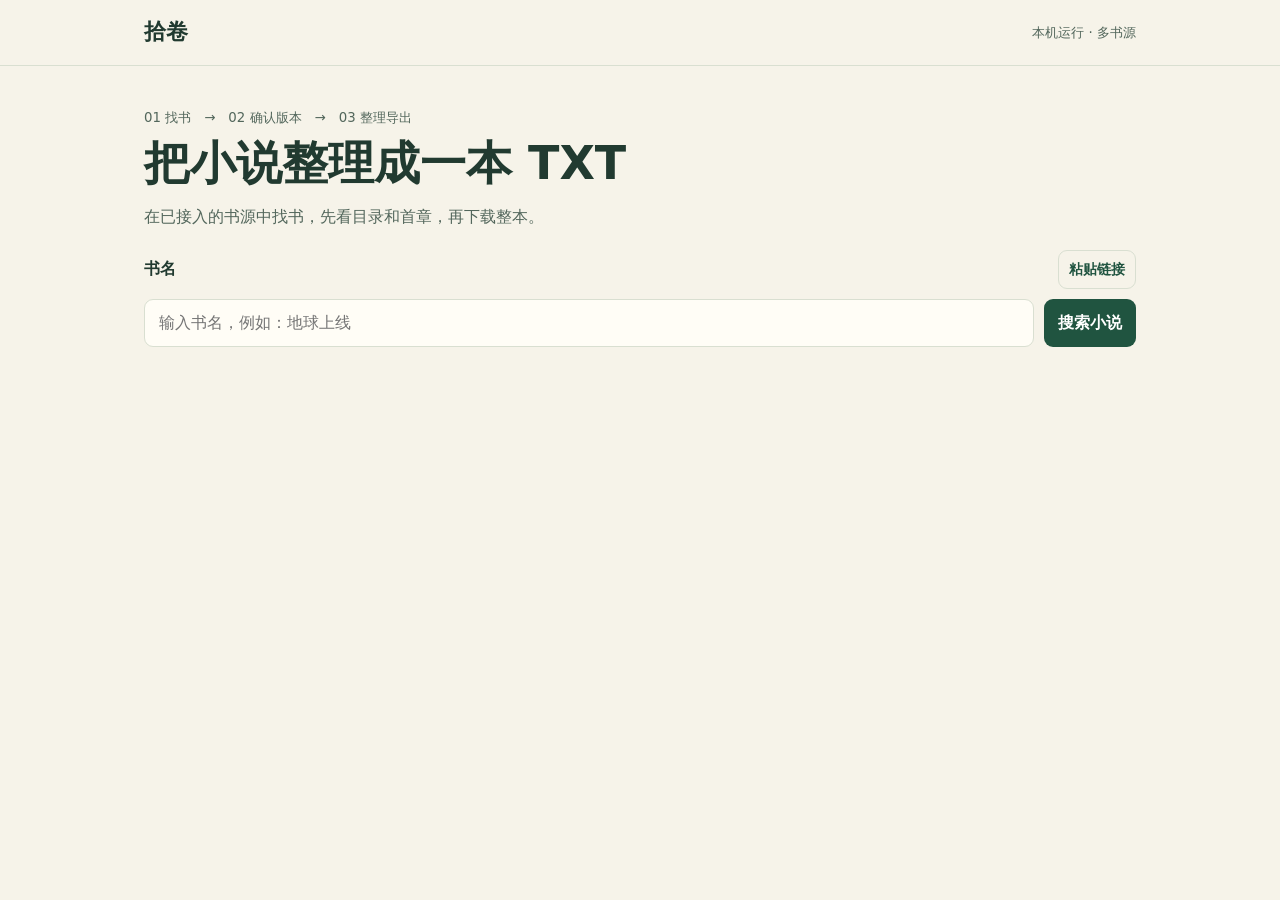
==== index.html @ 57a53cca "Initial release of Shijuan" ====
<!doctype html>
<html lang="zh-CN">
<meta charset="utf-8">
<meta name="viewport" content="width=device-width, initial-scale=1">
<title>拾卷 · 本地小说下载器</title>
<style>
:root{color-scheme:light dark;--paper:light-dark(#f6f3e9,#1f261f);--panel:light-dark(#fffdf6,#2b352d);--ink:light-dark(#213a30,#edf3e6);--muted:light-dark(#53675c,#bac7b8);--line:light-dark(#d9dfd1,#526154);--green:light-dark(#205440,#b7dec2);--on-green:light-dark(#fff,#163421)}
*{box-sizing:border-box}body{margin:0;background:var(--paper);color:var(--ink);font:16px/1.65 system-ui,sans-serif}main,header>div{max-width:1040px;margin:auto;padding:0 24px}header{border-bottom:1px solid var(--line)}header>div{display:flex;justify-content:space-between;align-items:center;min-height:65px}header strong{font-size:22px}small,p{color:var(--muted)}main{padding-block:38px}h1,h2,h3,p{margin:0}h1{font-size:clamp(28px,6vw,46px);line-height:1.2;margin:6px 0 12px}h2{font-size:23px;overflow-wrap:anywhere}h3{font-size:17px;margin-bottom:12px}form{display:flex;flex-wrap:wrap;gap:10px;margin-top:20px}label{width:100%;font-weight:600}input,button{font:inherit;border-radius:9px;padding:10px 14px}input{flex:1;min-width:200px;background:var(--panel);color:inherit;border:1px solid var(--line)}button{background:var(--green);color:var(--on-green);border:0;font-weight:600;cursor:pointer}button:disabled{opacity:.55;cursor:wait}a{color:var(--green)}#status{min-height:30px;margin-top:10px}section{border-top:1px solid var(--line);padding-top:20px;margin-top:14px}.summary{display:flex;gap:14px;align-items:center;justify-content:space-between;flex-wrap:wrap}.grid{display:grid;grid-template-columns:minmax(0,1fr) minmax(0,1.35fr);gap:16px;margin-top:17px}.panel{background:var(--panel);border:1px solid var(--line);border-radius:12px;padding:18px;min-width:0}ol{margin:0;padding-left:25px;max-height:330px;overflow:auto}li{padding:4px 0}pre{font:inherit;white-space:pre-wrap;overflow-wrap:anywhere;margin:0}#chapter-title{margin-bottom:10px;color:var(--muted)}@media(max-width:640px){.grid{grid-template-columns:1fr}main{padding-block:24px}}
.mode{background:transparent;color:var(--green);border:1px solid var(--line);font-size:14px;padding:7px 10px}.field-label{display:flex;align-items:center;justify-content:space-between;gap:12px;width:100%}.field-label label{width:auto}.match{display:flex;flex-wrap:wrap;align-items:center;justify-content:space-between;gap:8px 16px;padding:12px 0;border-top:1px solid var(--line)}.match:first-child{border-top:0}.match p{font-size:14px;overflow-wrap:anywhere}.match strong{overflow-wrap:anywhere}.match .mode{white-space:nowrap}
.workspace{display:grid;grid-template-columns:minmax(0,1fr) minmax(0,1.2fr);gap:16px;align-items:start;margin-top:8px}.workspace .panel{margin:0}.workspace h3{margin-top:0}.match[aria-current=true]{background:var(--paper);border-radius:8px;padding-inline:8px}.match button[aria-pressed=true]{background:var(--green);color:var(--on-green)}.preview-tools{display:flex;gap:8px;flex-wrap:wrap;margin:14px 0 10px}.preview-tools [aria-pressed=true]{background:var(--green);color:var(--on-green)}#preview{max-height:420px;overflow:auto}#preview[data-view=brief]{overflow:hidden}#preview[data-view=brief] span{display:-webkit-box;-webkit-box-orient:vertical;-webkit-line-clamp:5;overflow:hidden}.summary{padding-bottom:14px;border-bottom:1px solid var(--line)}@media(max-width:640px){.workspace{grid-template-columns:1fr}}
.workspace[hidden],#custom-range[hidden]{display:none}button.match{position:relative;width:100%;display:block;text-align:left;padding:12px 14px 12px 18px;background:transparent;color:var(--ink);font-weight:400;border-radius:0}button.match:hover,button.match[aria-pressed=true]{background:var(--paper);border-radius:8px}button.match[aria-pressed=true]::before{content:"";position:absolute;left:5px;top:9px;bottom:9px;width:3px;border-radius:3px;background:var(--green);pointer-events:none}button.match small{display:block;overflow-wrap:anywhere}#preview{padding:12px 15px;background:light-dark(#efebdf,#222a23);border-radius:8px}#range-form{display:flex;flex-wrap:wrap;align-items:center;gap:8px;margin-top:14px}#range-form label{width:auto}#range-form select{font:inherit;color:inherit;background:var(--panel);border:1px solid var(--line);border-radius:8px;padding:7px}#custom-range{display:flex;align-items:center;gap:6px}#custom-range input{width:72px;min-width:0;padding:5px}
.pagination{display:flex;justify-content:space-between;align-items:center;gap:8px;margin-top:12px;padding-top:12px;border-top:1px solid var(--line)}.pagination[hidden]{display:none}.pagination button:disabled{cursor:default}#match-list{max-height:510px;overflow:auto;overscroll-behavior:contain}
#chapter-actions[hidden]{display:flex;visibility:hidden}.reading-window{height:clamp(210px,35vh,290px);overflow:auto;overscroll-behavior:contain}.reading-window #chapters,.reading-window #preview{max-height:none;overflow:visible}.reading-window #preview[data-view=brief]{overflow:hidden}button{-webkit-tap-highlight-color:transparent}button.match:disabled,#lookup button:disabled,#result button:disabled{opacity:1}
#download-progress[hidden]{display:block;visibility:hidden}#download-progress{margin-top:10px;height:65px;overflow:auto}#download-progress progress{width:100%;accent-color:var(--green)}#download:disabled{cursor:wait}
#download,#partial-download{min-width:8.5rem;padding:10px 14px;font-size:16px;border:1px solid transparent}#partial-download{border-color:var(--line)}
</style>
<header><div><strong>拾卷</strong><small>本机运行 · 多书源</small></div></header>
<main>
  <small>01 找书　→　02 确认版本　→　03 整理导出</small>
  <h1>把小说整理成一本 TXT</h1>
  <p>在已接入的书源中找书，先看目录和首章，再下载整本。</p>
  <form id="lookup">
    <div class="field-label">
      <label id="input-label" for="query">书名</label>
      <button class="mode" id="toggle" type="button">粘贴链接</button>
    </div>
    <input id="query" type="search" placeholder="输入书名，例如：地球上线" maxlength="100" required>
    <button id="open">搜索小说</button>
  </form>
  <p id="status" role="status"></p>
  <div class="workspace" id="workspace" hidden>
  <section id="matches" class="panel" aria-labelledby="matches-title">
    <h3 id="matches-title">书源对比</h3>
    <div id="match-list"><p>搜索后在这里比较候选版本。</p></div>
    <nav id="pagination" class="pagination" aria-label="书源对比分页" hidden>
      <button id="previous" class="mode" type="button">上一页</button>
      <small id="page-label" aria-live="polite"></small>
      <button id="next" class="mode" type="button">下一页</button>
    </nav>
  </section>
  <section class="panel" aria-labelledby="preview-heading">
    <h3 id="preview-heading">首章预览</h3>
    <p id="preview-empty">选择左侧的版本，查看首章开头。</p>
    <div id="result" hidden>
    <div class="summary">
      <div><h2 id="title"></h2><p><span id="count"></span> · <a id="original" target="_blank" rel="noopener noreferrer">打开原站</a></p></div>
    </div>
    <div class="preview-tools" role="group" aria-label="预览范围">
      <button type="button" class="mode" data-view="catalog" aria-pressed="false">章节目录</button>
    </div>
    <div id="reading-window" class="reading-window" aria-label="正文与章节目录">
      <ol id="chapters" hidden></ol>
      <p id="chapter-title"></p><pre id="preview" aria-label="章节正文预览"><span id="preview-text"></span></pre>
    </div>
    <div class="preview-tools" id="chapter-actions"><button type="button" class="mode" data-view="full" aria-pressed="false">展开全章</button></div>
    <form id="range-form">
      <label for="range">章节范围</label>
      <select id="range">
        <option value="all">全部章节</option>
        <option value="first">前 3 章</option>
        <option value="custom">自选范围</option>
      </select>
      <span id="custom-range" hidden>
        <input id="start" type="number" min="1" step="1" aria-label="起始章节" disabled required>
        <span>至</span>
        <input id="end" type="number" min="1" step="1" aria-label="结束章节" disabled required>
      </span>
      <button id="download">下载 TXT</button>
      <button id="partial-download" class="mode" type="button" hidden>下载已有章节</button>
    </form>
    <div id="download-progress" hidden>
      <progress id="progress-bar" aria-label="章节下载进度"></progress>
      <small id="progress-label" role="status"></small>
    </div>
    </div>
  </section>
  </div>
</main>
<script>
const byId = id => document.getElementById(id);
const status = byId('status');
const openButton = byId('open');
const download = byId('download');
const query = byId('query');
const toggle = byId('toggle');
const matches = byId('matches');
const workspace = byId('workspace');
const range = byId('range');
const views = [...document.querySelectorAll('.preview-tools button')];
const inputs = {search: '', link: ''};
let mode = 'search';
let book;
let activeView = 'brief';
const pageSize = 18;
let results = [];
let page = 0;
let selectedUrl = '';
let searching = false;
let busy = false;
let partialRange = null;

function clearPartial() {
  partialRange = null;
  byId('partial-download').hidden = true;
}

function renderMatches() {
  const pageCount = Math.ceil(results.length / pageSize);
  const rows = results.slice(page * pageSize, (page + 1) * pageSize).map(item => {
    const row = document.createElement('button');
    row.type = 'button';
    row.className = 'match';
    row.disabled = busy;
    row.setAttribute('aria-pressed', String(item.url === selectedUrl));
    const title = document.createElement('strong');
    title.textContent = item.title;
    const details = document.createElement('small');
    details.textContent = [item.source, item.author, item.latest && '末章：' + item.latest].filter(Boolean).join(' · ');
    row.addEventListener('click', () => showBook(item.url, row));
    row.append(title, details);
    return row;
  });
  byId('match-list').replaceChildren(...rows);
  if (!rows.length) byId('match-list').textContent = '暂无候选版本。';
  byId('pagination').hidden = pageCount <= 1;
  byId('page-label').textContent = '第 ' + (page + 1) + ' / ' + pageCount + ' 页';
  updatePagination(busy);
}

function updatePagination(busy) {
  byId('previous').disabled = busy || page === 0;
  byId('next').disabled = busy || (page + 1) * pageSize >= results.length;
}

for (const [id, direction] of [['previous', -1], ['next', 1]]) {
  byId(id).addEventListener('click', () => {
    page += direction;
    renderMatches();
    byId('match-list').scrollTop = 0;
  });
}

function clearPreview(message = '选择左侧的版本，查看首章开头。') {
  byId('result').hidden = true;
  byId('preview-empty').textContent = message;
  byId('preview-empty').hidden = false;
}

function selectView(view) {
  activeView = view;
  for (const button of views) button.setAttribute('aria-pressed', String(button.dataset.view === view));
  byId('chapters').hidden = view !== 'catalog';
  byId('chapter-actions').hidden = view === 'catalog';
  byId('chapter-title').hidden = view === 'catalog';
  const preview = byId('preview');
  preview.hidden = view === 'catalog';
  preview.dataset.view = view;
  const readingWindow = byId('reading-window');
  readingWindow.scrollTop = 0;
  readingWindow.tabIndex = view === 'brief' ? -1 : 0;
  views.find(button => button.dataset.view === 'full').textContent = view === 'full' ? '收起全章' : '展开全章';
  if (view !== 'catalog') {
    byId('preview-text').textContent = view === 'brief' ? book.preview : (book.fullPreview ?? '正在加载完整首章…');
  }
}

for (const button of views) button.addEventListener('click', async () => {
  const view = activeView === button.dataset.view ? 'brief' : button.dataset.view;
  selectView(view);
  const current = book;
  if (view === 'catalog') {
    try {
      await loadCatalog(current);
    } catch (error) {
      if (book === current && activeView === 'catalog') byId('chapters').textContent = error.message;
    }
    return;
  }
  if (view !== 'full' || current.fullPreview !== undefined) return;
  try {
    const response = await fetch('/preview/' + current.token);
    const data = await response.json();
    if (!response.ok) throw new Error(data.detail);
    current.fullPreview = data.text;
    if (book === current && activeView === 'full') selectView('full');
  } catch (error) {
    if (book === current && activeView === 'full') byId('preview-text').textContent = error.message;
  }
});

async function loadCatalog(current) {
  if (!current.chapters) {
    const list = byId('chapters');
    list.textContent = '正在读取完整目录…';
    const response = await fetch('/catalog/' + current.token);
    const data = await response.json();
    if (!response.ok) throw new Error(data.detail);
    current.chapters = data.chapters;
    if (book === current) {
      byId('count').textContent = current.source + ' · ' + current.chapters.length + ' 章';
      for (const id of ['start', 'end']) byId(id).max = current.chapters.length;
      list.replaceChildren(...current.chapters.map(chapter => {
        const row = document.createElement('li');
        const link = document.createElement('a');
        link.href = chapter.url;
        link.target = '_blank';
        link.rel = 'noopener noreferrer';
        link.textContent = chapter.title;
        row.append(link);
        return row;
      }));
    }
  }
  return current.chapters;
}

function updateRange() {
  clearPartial();
  const custom = range.value === 'custom';
  byId('custom-range').hidden = !custom;
  byId('start').disabled = !custom;
  byId('end').disabled = !custom;
  download.textContent = '下载 TXT';
}
range.addEventListener('change', updateRange);
for (const id of ['start', 'end']) byId(id).addEventListener('input', () => {
  clearPartial();
  download.textContent = '下载 TXT';
});

function setBusy(value) {
  busy = value;
  openButton.disabled = busy || searching;
  toggle.disabled = busy || searching;
  download.disabled = busy;
  byId('partial-download').disabled = busy;
  for (const button of matches.querySelectorAll('button')) button.disabled = busy;
  for (const button of views) button.disabled = busy;
  updatePagination(busy);
}

toggle.addEventListener('click', () => {
  inputs[mode] = query.value;
  mode = mode === 'search' ? 'link' : 'search';
  const link = mode === 'link';
  query.type = link ? 'url' : 'search';
  query.maxLength = link ? 1000 : 100;
  query.placeholder = link ? '粘贴已接入书源的作品详情页链接' : '输入书名，例如：地球上线';
  query.value = inputs[mode];
  byId('input-label').textContent = link ? '作品链接' : '书名';
  toggle.textContent = link ? '按书名搜索' : '粘贴链接';
  openButton.textContent = link ? '读取目录' : '搜索小说';
  byId('matches-title').textContent = '书源对比';
  byId('match-list').textContent = link ? '粘贴链接后在这里显示对应版本。' : '搜索后在这里比较候选版本。';
  workspace.hidden = true;
  byId('pagination').hidden = true;
  clearPreview();
  status.textContent = '';
  query.focus();
});

async function request(path, payload) {
  const response = await fetch(path, {
    method: 'POST',
    headers: {'Content-Type': 'application/json'},
    body: JSON.stringify(payload)
  });
  const data = await response.json();
  if (!response.ok) throw new Error(typeof data.detail === 'string' ? data.detail : '请求失败。');
  return data;
}

async function showBook(url, selected) {
  setBusy(true);
  workspace.hidden = false;
  const hasPreview = !byId('result').hidden;
  if (!hasPreview) clearPreview('正在加载首章…');
  status.textContent = '正在读取首章预览…';
  download.textContent = '下载 TXT';
  try {
    const data = await request('/catalog', {url});
    book = data;
    byId('download-progress').hidden = true;
    byId('title').textContent = data.title;
    byId('count').textContent = data.source;
    byId('original').href = data.url;
    byId('chapters').replaceChildren();
    byId('chapter-title').textContent = data.firstChapter.title;
    if (!selected) {
      const name = document.createElement('strong');
      name.textContent = data.title;
      const details = document.createElement('p');
      details.textContent = data.source;
      byId('match-list').replaceChildren(name, details);
    } else {
      selectedUrl = url;
      for (const button of matches.querySelectorAll('button.match')) {
        const active = button === selected;
        button.setAttribute('aria-pressed', String(active));
      }
    }
    selectView('brief');
    range.value = 'all';
    byId('start').value = 1;
    byId('end').value = 1;
    for (const id of ['start', 'end']) byId(id).removeAttribute('max');
    updateRange();
    byId('preview-empty').hidden = true;
    byId('result').hidden = false;
    status.textContent = '';
  } catch (error) {
    if (!hasPreview) clearPreview('未能加载预览。');
    status.textContent = error.message;
  } finally {
    setBusy(false);
  }
}

byId('lookup').addEventListener('submit', async event => {
  event.preventDefault();
  if (busy || searching) return;
  const value = query.value.trim();
  if (!value) return;
  workspace.hidden = false;
  clearPreview();
  byId('matches-title').textContent = '书源对比';
  byId('match-list').textContent = '';
  byId('pagination').hidden = true;
  results = [];
  page = 0;
  selectedUrl = '';
  if (mode === 'link') {
    await showBook(value);
    return;
  }
  searching = true;
  setBusy(false);
  status.textContent = '';
  const heading = byId('matches-title');
  heading.textContent = '书源对比 · 搜索中…';
  const errors = [];
  try {
    const response = await fetch('/search', {
      method: 'POST',
      headers: {'Content-Type': 'application/json'},
      body: JSON.stringify({query: value})
    });
    if (!response.ok) throw new Error('搜索请求失败。');
    const reader = response.body.pipeThrough(new TextDecoderStream()).getReader();
    let buffer = '';
    while (true) {
      const chunk = await reader.read();
      if (chunk.done) break;
      buffer += chunk.value;
      const lines = buffer.split('\n');
      buffer = lines.pop();
      for (const line of lines) {
        const batch = JSON.parse(line);
        if (batch.error) errors.push(batch.error);
        if (batch.results?.length) {
          results.push(...batch.results);
          const list = byId('match-list');
          const scroll = list.scrollTop;
          renderMatches();
          list.scrollTop = scroll;
        }
        heading.textContent = '书源对比 · ' + results.length + ' 个版本 · 搜索中…';
      }
    }
    heading.textContent = '书源对比 · ' + results.length + ' 个版本';
    renderMatches();
    if (!busy) status.textContent = errors.length
      ? '未能完成搜索：' + errors.join('、')
      : (results.length ? '' : '已接入书源没有找到这本书。');
  } catch (error) {
    status.textContent = error.message;
  } finally {
    searching = false;
    setBusy(busy);
  }
});

byId('range-form').addEventListener('submit', async event => {
  event.preventDefault();
  if (busy) return;
  clearPartial();
  setBusy(true);
  const current = book;
  const progressPanel = byId('download-progress');
  const progressBar = byId('progress-bar');
  const progressLabel = byId('progress-label');
  let timer;
  let running = true;
  progressPanel.hidden = false;
  progressBar.removeAttribute('value');
  progressLabel.textContent = '正在准备下载…';
  try {
    if (!current.chapters) progressLabel.textContent = '正在读取完整目录…';
    const count = (await loadCatalog(current)).length;
    const start = range.value === 'custom' ? Number(byId('start').value) : 1;
    const end = range.value === 'custom' ? Number(byId('end').value) : (range.value === 'first' ? Math.min(3, count) : count);
    if (start > end || end > count) throw new Error('章节范围无效，本书共 ' + count + ' 章。');
    const run = crypto.randomUUID();
    progressBar.max = end - start + 1;
    progressBar.value = 0;
    progressLabel.textContent = '已处理 0 / ' + progressBar.max + ' 章';
    const poll = async () => {
      try {
        const reply = await fetch('/download/' + current.token + '/progress', {cache: 'no-store'});
        if (!reply.ok || !running) return;
        const {progress} = await reply.json();
        if (!running || progress?.run !== run) return;
        progressBar.value = progress.processed;
        progressLabel.textContent = '已处理 ' + progress.processed + ' / ' + progress.total + ' 章'
          + (progress.failed ? ' · 失败 ' + progress.failed + ' 章' : '');
      } catch {
        // The download response still reports the outcome if polling fails.
      } finally {
        if (running) timer = setTimeout(poll, 500);
      }
    };
    timer = setTimeout(poll, 500);
    const response = await fetch('/download/' + current.token + '?start=' + start + '&end=' + end + '&run=' + run, {method: 'POST'});
    if (!response.ok) {
      const data = await response.json();
      if (data.failed) {
        const numbers = data.failed.map(chapter => chapter.number).join('、');
        progressBar.value = data.completed + data.failed.length;
        progressLabel.textContent = '成功 ' + data.completed + ' 章 · 失败 ' + data.failed.length + ' 章';
        download.textContent = '重试失败章节';
        if (data.completed) {
          partialRange = {book: current, start, end};
          byId('partial-download').hidden = false;
        }
        throw new Error('已抓取 ' + data.completed + ' 章。失败章序号：' + numbers);
      }
      throw new Error(data.detail || '下载失败。');
    }
    const url = URL.createObjectURL(await response.blob());
    const link = document.createElement('a');
    link.href = url;
    const suffix = start === 1 && end === count ? '' : ' [' + start + '-' + end + ']';
    link.download = book.title.replace(/[<>:"/\\|?*]/g, '_') + suffix + '.txt';
    link.click();
    setTimeout(() => URL.revokeObjectURL(url), 1000);
    download.textContent = '下载 TXT';
    progressBar.value = end - start + 1;
    progressLabel.textContent = '已完成 ' + (end - start + 1) + ' 章';
  } catch (error) {
    progressLabel.textContent = error.message;
  } finally {
    running = false;
    clearTimeout(timer);
    setBusy(false);
  }
});

byId('partial-download').addEventListener('click', async () => {
  if (busy || !partialRange) return;
  const {book: current, start, end} = partialRange;
  if (!confirm('所选范围还有章节缺失。要下载已有章节吗？TXT 中会标出缺失位置。')) return;
  setBusy(true);
  try {
    const response = await fetch('/download/' + current.token + '?start=' + start + '&end=' + end + '&partial=true', {method: 'POST'});
    if (!response.ok) throw new Error((await response.json()).detail || '下载失败。');
    const url = URL.createObjectURL(await response.blob());
    const link = document.createElement('a');
    link.href = url;
    link.download = current.title.replace(/[<>:"/\\|?*]/g, '_') + ' [' + start + '-' + end + ' 缺章].txt';
    link.click();
    setTimeout(() => URL.revokeObjectURL(url), 1000);
    status.textContent = '已生成缺章版 TXT。';
  } catch (error) {
    status.textContent = error.message;
  } finally {
    setBusy(false);
  }
});
</script>
</html>
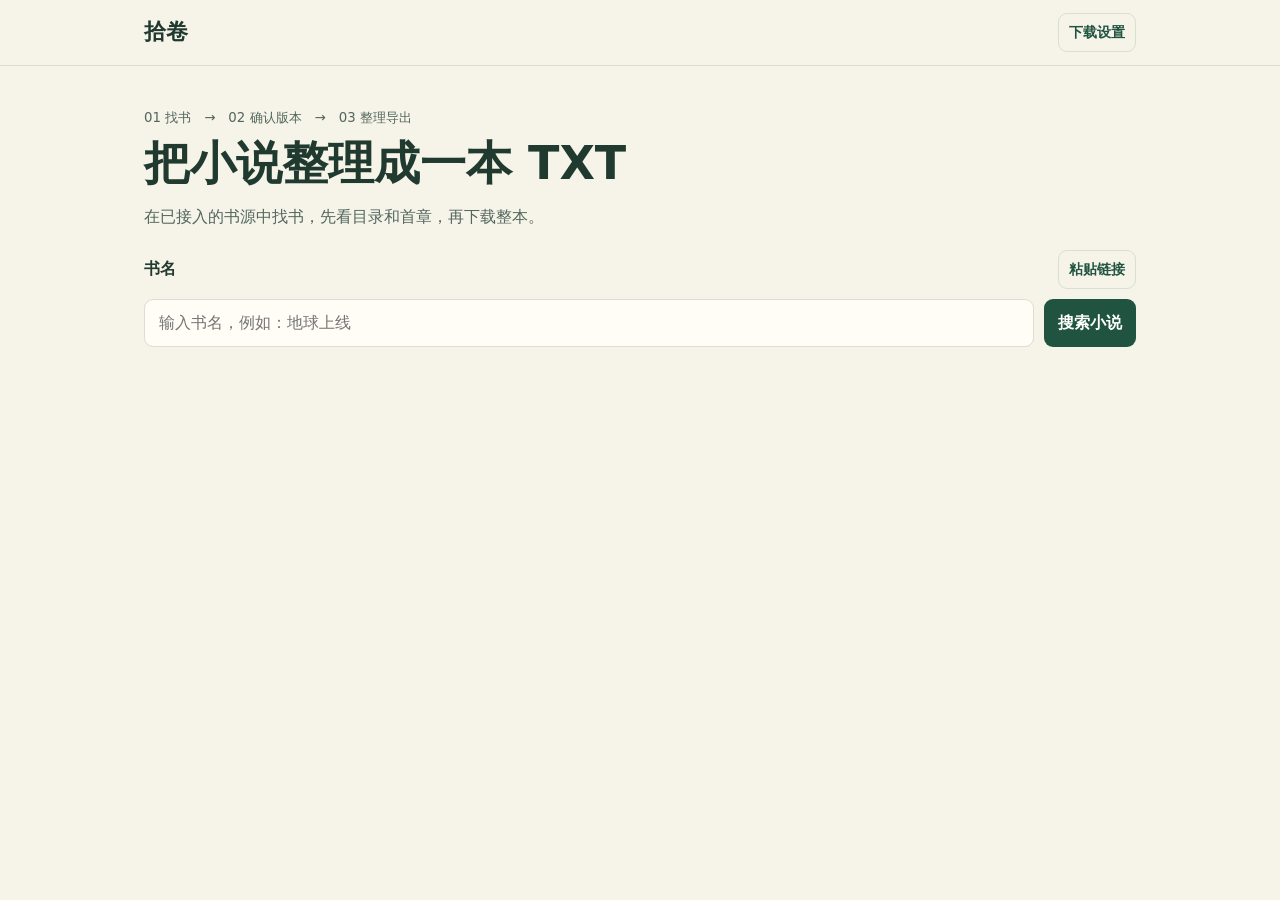
==== commit 3927f883: "Add configurable TXT download directory" ====
--- a/index.html
+++ b/index.html
@@ -13,8 +13,18 @@
 #chapter-actions[hidden]{display:flex;visibility:hidden}.reading-window{height:clamp(210px,35vh,290px);overflow:auto;overscroll-behavior:contain}.reading-window #chapters,.reading-window #preview{max-height:none;overflow:visible}.reading-window #preview[data-view=brief]{overflow:hidden}button{-webkit-tap-highlight-color:transparent}button.match:disabled,#lookup button:disabled,#result button:disabled{opacity:1}
 #download-progress[hidden]{display:block;visibility:hidden}#download-progress{margin-top:10px;height:65px;overflow:auto}#download-progress progress{width:100%;accent-color:var(--green)}#download:disabled{cursor:wait}
 #download,#partial-download{min-width:8.5rem;padding:10px 14px;font-size:16px;border:1px solid transparent}#partial-download{border-color:var(--line)}
+#settings-dialog{width:min(440px,calc(100% - 32px));background:var(--panel);color:var(--ink);border:1px solid var(--line);border-radius:12px;padding:20px}#settings-dialog::backdrop{background:#0005}#settings-form{margin:0}#save-directory{flex-basis:100%}
 </style>
-<header><div><strong>拾卷</strong><small>本机运行 · 多书源</small></div></header>
+<header><div><strong>拾卷</strong><button class="mode" id="download-settings" type="button">下载设置</button></div></header>
+<dialog id="settings-dialog">
+  <form id="settings-form">
+    <label for="save-directory">TXT 下载目录</label>
+    <p>输入运行拾卷的电脑上已存在的目录。留空时使用浏览器下载。</p>
+    <input id="save-directory" type="text" placeholder="例如 D:\Downloads 或 /home/me/Downloads" maxlength="4096">
+    <button type="submit">保存</button>
+    <button class="mode" id="cancel-settings" type="button">取消</button>
+  </form>
+</dialog>
 <main>
   <small>01 找书　→　02 确认版本　→　03 整理导出</small>
   <h1>把小说整理成一本 TXT</h1>
@@ -78,6 +88,41 @@
 </main>
 <script>
 const byId = id => document.getElementById(id);
+const settingsDialog = byId('settings-dialog');
+let saveDirectory = localStorage.getItem('shijuan.downloadDirectory') || '';
+byId('download-settings').addEventListener('click', () => {
+  byId('save-directory').value = saveDirectory;
+  settingsDialog.showModal();
+});
+byId('cancel-settings').addEventListener('click', () => settingsDialog.close());
+byId('settings-form').addEventListener('submit', event => {
+  event.preventDefault();
+  saveDirectory = byId('save-directory').value.trim();
+  localStorage.setItem('shijuan.downloadDirectory', saveDirectory);
+  settingsDialog.close();
+});
+
+function requestDownload(path) {
+  return fetch(path, {
+    method: 'POST',
+    headers: {'Content-Type': 'application/json'},
+    body: JSON.stringify({directory: saveDirectory}),
+  });
+}
+
+async function saveDownload(response, filename) {
+  if (response.headers.get('content-type')?.includes('application/json')) {
+    const {saved} = await response.json();
+    return '已保存到 ' + saved;
+  }
+  const url = URL.createObjectURL(await response.blob());
+  const link = document.createElement('a');
+  link.href = url;
+  link.download = filename;
+  link.click();
+  setTimeout(() => URL.revokeObjectURL(url), 1000);
+  return '';
+}
 const status = byId('status');
 const openButton = byId('open');
 const download = byId('download');
@@ -420,7 +465,7 @@
       }
     };
     timer = setTimeout(poll, 500);
-    const response = await fetch('/download/' + current.token + '?start=' + start + '&end=' + end + '&run=' + run, {method: 'POST'});
+    const response = await requestDownload('/download/' + current.token + '?start=' + start + '&end=' + end + '&run=' + run);
     if (!response.ok) {
       const data = await response.json();
       if (data.failed) {
@@ -436,16 +481,11 @@
       }
       throw new Error(data.detail || '下载失败。');
     }
-    const url = URL.createObjectURL(await response.blob());
-    const link = document.createElement('a');
-    link.href = url;
     const suffix = start === 1 && end === count ? '' : ' [' + start + '-' + end + ']';
-    link.download = book.title.replace(/[<>:"/\\|?*]/g, '_') + suffix + '.txt';
-    link.click();
-    setTimeout(() => URL.revokeObjectURL(url), 1000);
+    const saved = await saveDownload(response, book.title.replace(/[<>:"/\\|?*]/g, '_') + suffix + '.txt');
     download.textContent = '下载 TXT';
     progressBar.value = end - start + 1;
-    progressLabel.textContent = '已完成 ' + (end - start + 1) + ' 章';
+    progressLabel.textContent = saved || '已完成 ' + (end - start + 1) + ' 章';
   } catch (error) {
     progressLabel.textContent = error.message;
   } finally {
@@ -461,15 +501,10 @@
   if (!confirm('所选范围还有章节缺失。要下载已有章节吗？TXT 中会标出缺失位置。')) return;
   setBusy(true);
   try {
-    const response = await fetch('/download/' + current.token + '?start=' + start + '&end=' + end + '&partial=true', {method: 'POST'});
+    const response = await requestDownload('/download/' + current.token + '?start=' + start + '&end=' + end + '&partial=true');
     if (!response.ok) throw new Error((await response.json()).detail || '下载失败。');
-    const url = URL.createObjectURL(await response.blob());
-    const link = document.createElement('a');
-    link.href = url;
-    link.download = current.title.replace(/[<>:"/\\|?*]/g, '_') + ' [' + start + '-' + end + ' 缺章].txt';
-    link.click();
-    setTimeout(() => URL.revokeObjectURL(url), 1000);
-    status.textContent = '已生成缺章版 TXT。';
+    const saved = await saveDownload(response, current.title.replace(/[<>:"/\\|?*]/g, '_') + ' [' + start + '-' + end + ' 缺章].txt');
+    status.textContent = saved || '已生成缺章版 TXT。';
   } catch (error) {
     status.textContent = error.message;
   } finally {
